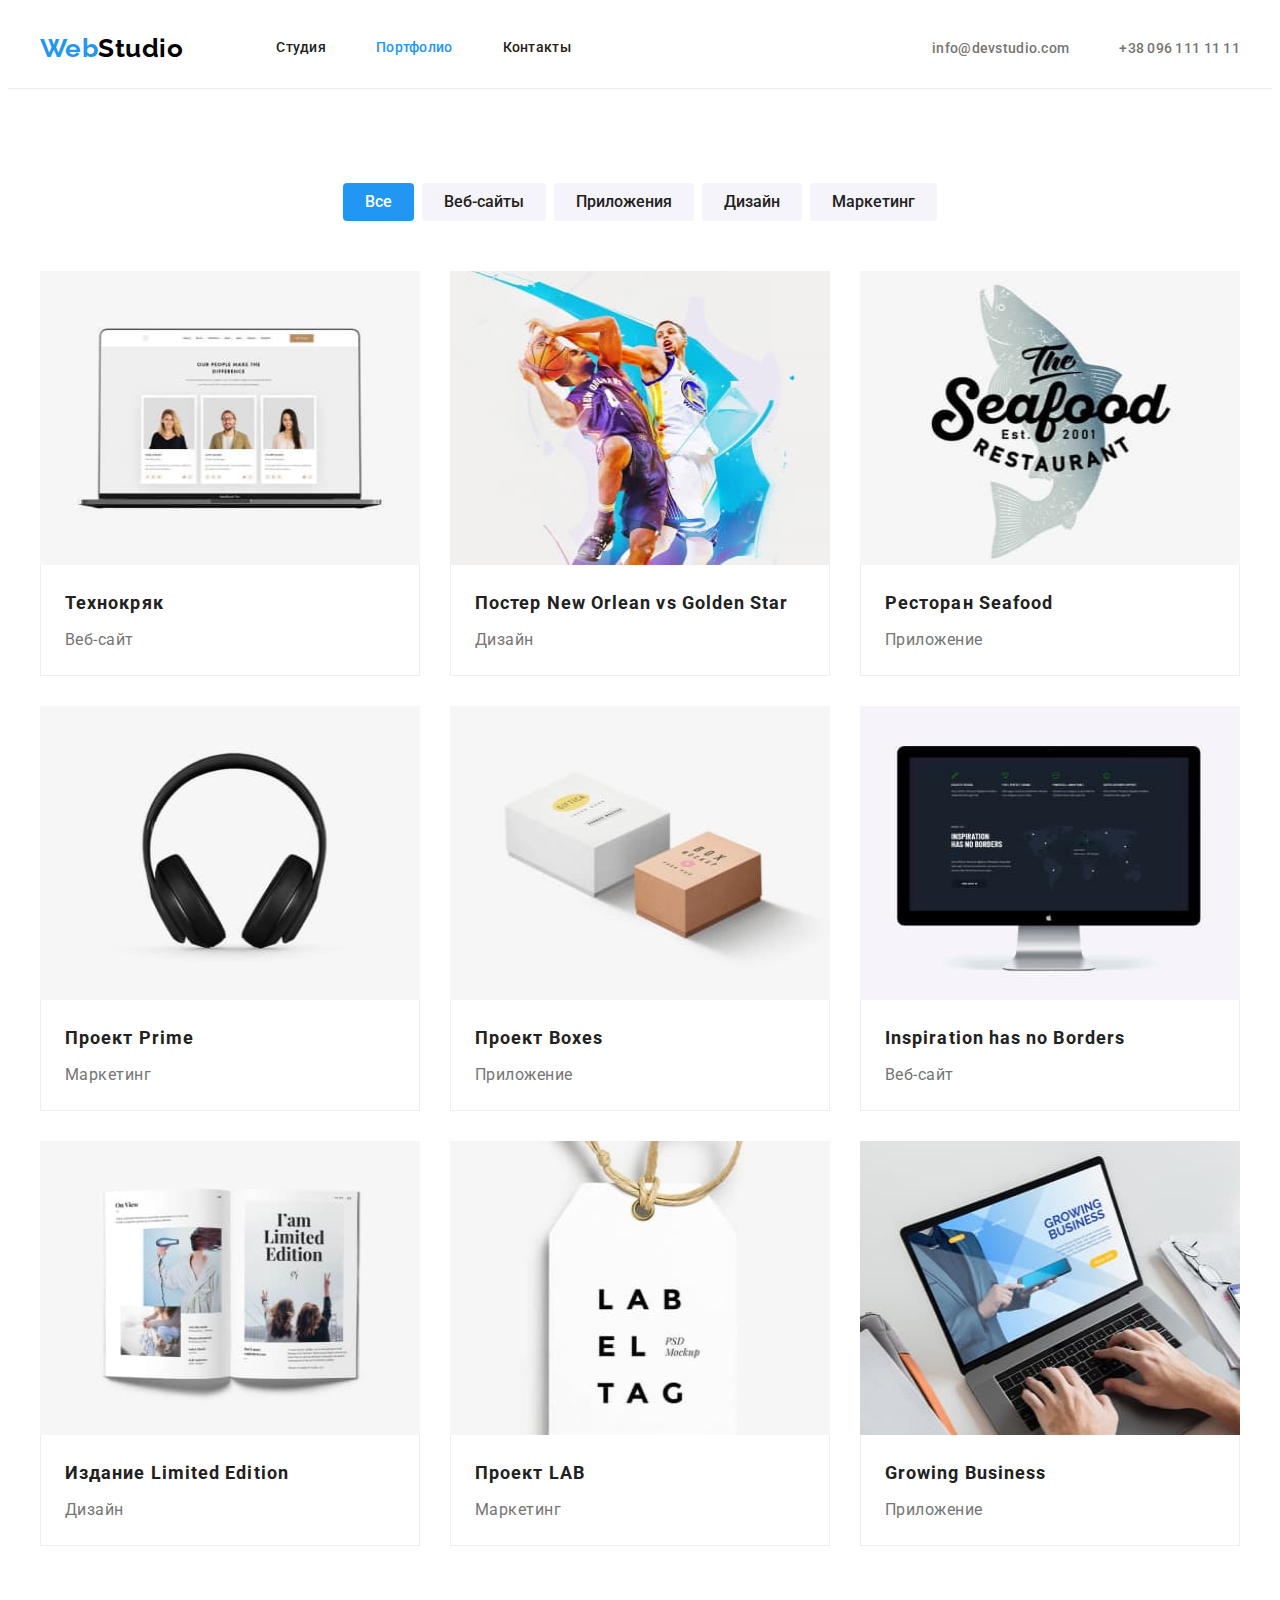
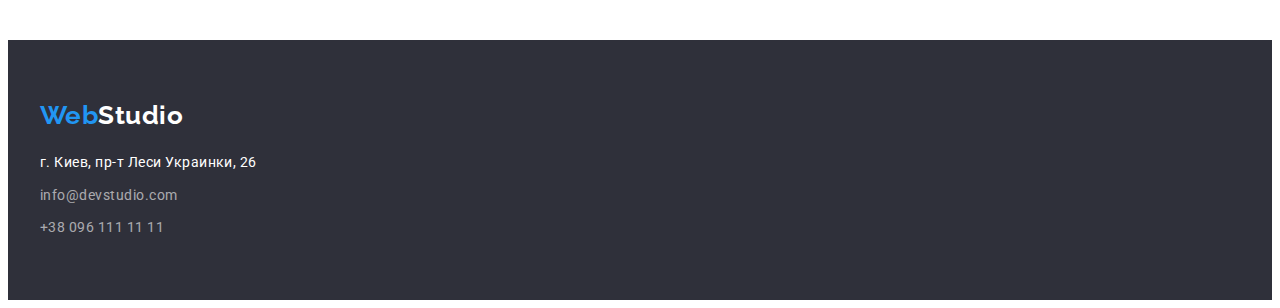
==== portfolio.html @ 5a96a63e "Переносит файлы с ДЗ 3" ====
<!DOCTYPE html>
<html lang="en">
  <head>
    <meta charset="UTF-8" />
    <meta http-equiv="X-UA-Compatible" content="IE=edge" />
    <meta name="viewport" content="width=device-width, initial-scale=1.0" />
    <title>Портфолио</title>
    <link rel="preconnect" href="https://fonts.googleapis.com" />
    <link rel="preconnect" href="https://fonts.gstatic.com" crossorigin />
    <link
      href="https://fonts.googleapis.com/css2?family=Raleway:wght@700&family=Roboto:wght@400;500;700;900&display=swap"
      rel="stylesheet"
    />
    <link
      rel="stylesheet"
      href="https://cdnjs.cloudflare.com/ajax/libs/modern-normalize/1.1.0/modern-normalize.min.css"
      integrity="sha512-wpPYUAdjBVSE4KJnH1VR1HeZfpl1ub8YT/NKx4PuQ5NmX2tKuGu6U/JRp5y+Y8XG2tV+wKQpNHVUX03MfMFn9Q=="
      crossorigin="anonymous"
      referrerpolicy="no-referrer"
    />
    <link rel="stylesheet" href="./css/styles.css" />
  </head>
  <body>
    <header class="header">
      <div class="container header-container">
        <nav class="header-nav">
          <a class="header-logo logo link" lang="en" href="/">
            Web<span>Studio</span>
          </a>
          <ul class="header-list list">
            <li class="header-item">
              <a class="nav-link link" href="./index.html">Студия</a>
            </li>
            <li class="header-item">
              <a class="nav-link link current" href="./portfolio.html"
                >Портфолио</a
              >
            </li>
            <li class="header-item">
              <a class="nav-link link" href="">Контакты</a>
            </li>
          </ul>
        </nav>
        <ul class="header-contacts list">
          <li class="header-contacts-item">
            <a class="header-contacts link" href="mailto:info@devstudio.com"
              >info@devstudio.com</a
            >
          </li>
          <li class="header-contacts-item">
            <a class="header-contacts link" href="tel:+380961111111"
              >+38 096 111 11 11</a
            >
          </li>
        </ul>
      </div>
    </header>
    <main>
      <section class="portfolio">
        <div class="container">
          <h1 class="visually-hidden">Наши проекты</h1>
          <ul class="filter-list list">
            <li class="filter-item">
              <button class="button-portfolio all" type="button">Все</button>
            </li>
            <li class="filter-item">
              <button class="button-portfolio veb" type="button">
                Веб-сайты
              </button>
            </li>
            <li class="filter-item">
              <button class="button-portfolio applications" type="button">
                Приложения
              </button>
            </li>
            <li class="filter-item">
              <button class="button-portfolio design" type="button">
                Дизайн
              </button>
            </li>
            <li class="filter-item">
              <button class="button-portfolio" type="button">Маркетинг</button>
            </li>
          </ul>
          <ul class="card-list list">
            <li class="card-item">
              <a class="link" href="">
                <img
                  class="card-img"
                  src="./images/portfolio1.jpg"
                  alt=""
                  width="370"
                  height="294"
                />
                <div class="card-container">
                  <h2 class="portfolio-title">Технокряк</h2>
                  <p class="portfolio-signatures">Веб-сайт</p>
                </div></a
              >
            </li>
            <li class="card-item">
              <a class="link" href="">
                <img
                  class="card-img"
                  src="./images/portfolio2.jpg"
                  alt=""
                  width="370"
                  height="294"
                />
                <div class="card-container">
                  <h2 class="portfolio-title">
                    Постер New Orlean vs Golden Star
                  </h2>
                  <p class="portfolio-signatures">Дизайн</p>
                </div></a
              >
            </li>
            <li class="card-item">
              <a class="link" href="">
                <img
                  class="card-img"
                  src="./images/portfolio3.jpg"
                  alt=""
                  width="370"
                  height="294"
                />
                <div class="card-container">
                  <h2 class="portfolio-title">Ресторан Seafood</h2>
                  <p class="portfolio-signatures">Приложение</p>
                </div></a
              >
            </li>
            <li class="card-item">
              <a class="link" href="">
                <img
                  class="card-img"
                  src="./images/portfolio4.jpg"
                  alt=""
                  width="370"
                  height="294"
                />
                <div class="card-container">
                  <h2 class="portfolio-title">Проект Prime</h2>
                  <p class="portfolio-signatures">Маркетинг</p>
                </div></a
              >
            </li>
            <li class="card-item">
              <a class="link" href="">
                <img
                  class="card-img"
                  src="./images/portfolio5.jpg"
                  alt=""
                  width="370"
                  height="294"
                />
                <div class="card-container">
                  <h2 class="portfolio-title">Проект Boxes</h2>
                  <p class="portfolio-signatures">Приложение</p>
                </div></a
              >
            </li>
            <li class="card-item">
              <a class="link" href="">
                <img
                  class="card-img"
                  src="./images/portfolio6.jpg"
                  alt=""
                  width="370"
                  height="294"
                />
                <div class="card-container">
                  <h2 class="portfolio-title">Inspiration has no Borders</h2>
                  <p class="portfolio-signatures">Веб-сайт</p>
                </div></a
              >
            </li>
            <li class="card-item">
              <a class="link" href="">
                <img
                  class="card-img"
                  src="./images/portfolio7.jpg"
                  alt=""
                  width="370"
                  height="294"
                />
                <div class="card-container">
                  <h2 class="portfolio-title">Издание Limited Edition</h2>
                  <p class="portfolio-signatures">Дизайн</p>
                </div></a
              >
            </li>
            <li class="card-item">
              <a class="link" href="">
                <img
                  class="card-img"
                  src="./images/portfolio8.jpg"
                  alt=""
                  width="370"
                  height="294"
                />
                <div class="card-container">
                  <h2 class="portfolio-title">Проект LAB</h2>
                  <p class="portfolio-signatures">Маркетинг</p>
                </div></a
              >
            </li>
            <li class="card-item">
              <a class="link" href="">
                <img
                  class="card-img"
                  src="./images/portfolio9.jpg"
                  alt=""
                  width="370"
                  height="294"
                />
                <div class="card-container">
                  <h2 class="portfolio-title">Growing Business</h2>
                  <p class="portfolio-signatures">Приложение</p>
                </div></a
              >
            </li>
          </ul>
        </div>
      </section>
    </main>

    <footer class="footer">
      <div class="container">
        <a class="footer-logo logo link" lang="en" href="/">
          Web<span>Studio</span></a
        >
        <address>
          <ul class="list">
            <li class="footer-item">
              <a
                class="footer-link-address link"
                href="https://goo.gl/maps/N7Pswf6fHGkFFc3q9"
                target="_blank"
                rel="noreferrer nofollow noopener"
                >г. Киев, пр-т Леси Украинки, 26</a
              >
            </li>
            <li class="footer-item">
              <a class="footer-link link" href="mailto:info@devstudio.com"
                >info@devstudio.com</a
              >
            </li>
            <li>
              <a class="footer-link link" href="tel:+380961111111"
                >+38 096 111 11 11</a
              >
            </li>
          </ul>
        </address>
      </div>
    </footer>
  </body>
</html>
---- css/styles.css ----
:root {
  --first-logo-color: #2196f3;
  --last-logo-color: #000000;
  --primery-text-color: #757575;
  --link-text-color: #212121;
  --secondary-text-color: #ffffff;
  --accent-color: #2196f3;
  --hero-footer-dg-color: #2f303a;
  --section-dg-color: #f5f4fa;
  --card-set-gap: 30px;
}

body {
  font-family: "Roboto", sans-serif;
  font-weight: 400;
  letter-spacing: 0.03em;
  color: var(--primery-text-color);
  background-color: #ffffff;
}

p,
h1,
h2,
h3,
h4,
h5,
h5 {
  margin: 0;
}

ul {
  margin: 0;
  padding: 0;
}

button {
  cursor: pointer;
}
img {
  display: block;
}

.list {
  list-style: none;
}

.link {
  text-decoration: none;
}

.visually-hidden {
  position: absolute;
  width: 1px;
  height: 1px;
  margin: -1px;
  border: 0;
  padding: 0;

  white-space: nowrap;
  clip-path: inset(100%);
  clip: rect(0 0 0 0);
  overflow: hidden;
}

.container {
  width: 1200px;
  padding-left: 15px;
  padding-right: 15px;
  margin-left: auto;
  margin-right: auto;
}

/*--------styles header----------*/

.header {
  border-bottom: 1px solid #ececec;
}
.header-container {
  display: flex;
  align-items: center;
}

.logo {
  font-family: "Raleway", sans-serif;
  font-weight: 700;
  font-size: 26px;
  line-height: 1.19;
  color: var(--first-logo-color);
}
.header-logo > span {
  color: #000000;
}
.header-logo {
  margin-right: 93px;
}
.header-nav {
  display: flex;
  align-items: center;
}
.header-item:not(:last-child) {
  margin-right: 50px;
}
.header-list {
  display: flex;
}
.header-item .link {
  font-weight: 500;
  font-size: 14px;
  line-height: 1.14;
  letter-spacing: 0.02em;
  color: var(--link-text-color);
}
.header-item .link:hover,
.header-item .link:focus {
  color: var(--accent-color);
}
.header-item .link.current {
  color: var(--accent-color);
}
.nav-link {
  display: block;
  padding-top: 32px;
  padding-bottom: 32px;
}
.header-contacts.list {
  display: flex;
  margin-left: auto;
}
.header-contacts-item:not(:last-child) {
  margin-right: 50px;
}
.header-contacts.link {
  font-weight: 500;
  font-size: 14px;
  line-height: 1.14;
  letter-spacing: 0.02em;
  color: var(--primery-text-color);
}
.header-contacts.link:hover,
.header-contacts.link:focus {
  color: var(--accent-color);
}

/*--------styles hero--------*/
.hero {
  background-color: var(--hero-footer-dg-color);
  padding-top: 200px;
  padding-bottom: 200px;
  text-align: center;
}

.hero-title {
  font-weight: 900;
  font-size: 44px;
  line-height: 1.36;
  letter-spacing: 0.06em;
  text-transform: uppercase;
  color: var(--secondary-text-color);
  max-width: 696px;
  margin: 0 auto 30px auto;
}
.button {
  font-family: inherit;
  font-weight: 700;
  font-size: 16px;
  line-height: 1.87;

  align-items: center;
  letter-spacing: 0.06em;
  color: var(--secondary-text-color);
  background-color: var(--accent-color);
  border-color: var(--accent-color);
  box-shadow: 0px 4px 4px rgba(0, 0, 0, 0.15);
  border-radius: 4px;
  min-width: 200px;
  min-height: 50px;
  display: block;
  margin: 0 auto;
}
.button:hover,
.button:focus {
  background: #188ce8;
}

/*-------styles main-----*/
.our-advantage {
  padding-top: 94px;
  padding-bottom: 94px;
}
.advantage-list {
  display: flex;
  flex-wrap: wrap;
}
.advantage-list .advantage-item {
  display: block;
  width: 270px;
  margin-right: 30px;
}
.advantage-list .advantage-item:nth-child(4) {
  margin-right: 0;
}
.section-title {
  font-weight: 700;
  font-size: 36px;
  line-height: 1.17;
  text-align: center;
  color: var(--link-text-color);
}
.advantage {
  font-weight: 700;
  font-size: 14px;
  line-height: 1.14;
  text-transform: uppercase;
  color: var(--link-text-color);
  margin-bottom: 10px;
}
.we-the-best {
  font-size: 14px;
  line-height: 1.71;
}
.we-can {
  padding-bottom: 94px;
}
.title-we-can {
  margin-bottom: 50px;
}
.we-can-list {
  display: flex;
  flex-wrap: wrap;
}
.we-can-list .we-can-item:not(:last-child) {
  display: block;
  width: 370px;
  margin-right: 30px;
}
.we-can-list .we-can-item:last-child {
  display: block;
}

.section.we {
  background-color: var(--section-dg-color);
  padding-top: 94px;
  padding-bottom: 94px;
}
.title-we {
  margin-bottom: 50px;
}
.we-list {
  display: flex;
  flex-wrap: wrap;
}

.we-item {
  background: #ffffff;
  box-shadow: 0px 1px 3px rgba(0, 0, 0, 0.12), 0px 1px 1px rgba(0, 0, 0, 0.14),
    0px 2px 1px rgba(0, 0, 0, 0.2);
  border-radius: 0px 0px 4px 4px;
}

.we-list .we-item:not(:last-child) {
  width: 270px;
  margin-right: 30px;
}

.container-card {
  padding: 30px 20px 30px 20px;
  text-align: center;
}

.team {
  font-weight: 500;
  font-size: 16px;
  line-height: 1.19;
  color: var(--link-text-color);
  margin-bottom: 10px;
}

.position {
  font-size: 16px;
  line-height: 1.19;
}

/*---------portfolio-section------------*/
.portfolio {
  padding-top: 94px;
  padding-bottom: 94px;
}
.filter-list {
  display: flex;
  flex-wrap: wrap;
  margin-bottom: 50px;
  justify-content: center;
}

.button-portfolio {
  font-family: inherit;
  font-weight: 500;
  font-size: 16px;
  line-height: 1.62;
  text-align: center;
  color: var(--link-text-color);
  background-color: #f5f4fa;
  border-radius: 4px;
  border: 0;
  display: block;
  padding: 6px 22px;
  min-height: 38px;
}
.filter-list .filter-item:not(:last-child) {
  margin-right: 8px;
}
.filter-list .button-portfolio:hover,
.filter-list .button-portfolio:focus {
  color: var(--secondary-text-color);
  background-color: var(--accent-color);
}
.filter-list .button-portfolio.all {
  color: var(--secondary-text-color);
  background-color: var(--accent-color);
}
.card-img {
  display: block;
  width: 100%;
}
.card-list {
  display: flex;
  flex-wrap: wrap;
  margin-left: calc(-1 * var(--card-set-gap));
  margin-top: calc(-1 * var(--card-set-gap));
  list-style: none;
}
.card-list > .card-item {
  flex-basis: calc((100% - 90px) / 3);
  margin-left: var(--card-set-gap);
  margin-top: var(--card-set-gap);
}

.card-container {
  padding: 20px 24px 20px 24px;
  border: 1px solid #eeeeee;
  box-sizing: border-box;
  border-top: 0;
}
.portfolio-title {
  font-weight: 700;
  font-size: 18px;
  line-height: 2;
  letter-spacing: 0.06em;
  color: var(--link-text-color);
  margin-bottom: 4px;
}
.portfolio-signatures {
  font-size: 16px;
  line-height: 1.87;
  color: var(--primery-text-color);
}

/*------footer------*/
.footer {
  background-color: var(--hero-footer-dg-color);
  padding-top: 60px;
  padding-bottom: 60px;
}
.footer-logo > span {
  color: var(--secondary-text-color);
}
.footer-logo {
  display: block;
  margin-bottom: 20px;
}

.footer-item:not(:last-child) {
  margin-bottom: 9px;
}

.footer-link {
  font-style: normal;
  font-size: 14px;
  line-height: 1.71;
  color: rgba(255, 255, 255, 0.6);
}
.footer-link:hover,
.footer-link:focus {
  color: var(--secondary-text-color);
}
.footer-link-address {
  font-style: normal;
  font-size: 14px;
  line-height: 1.71;
  color: var(--secondary-text-color);
}
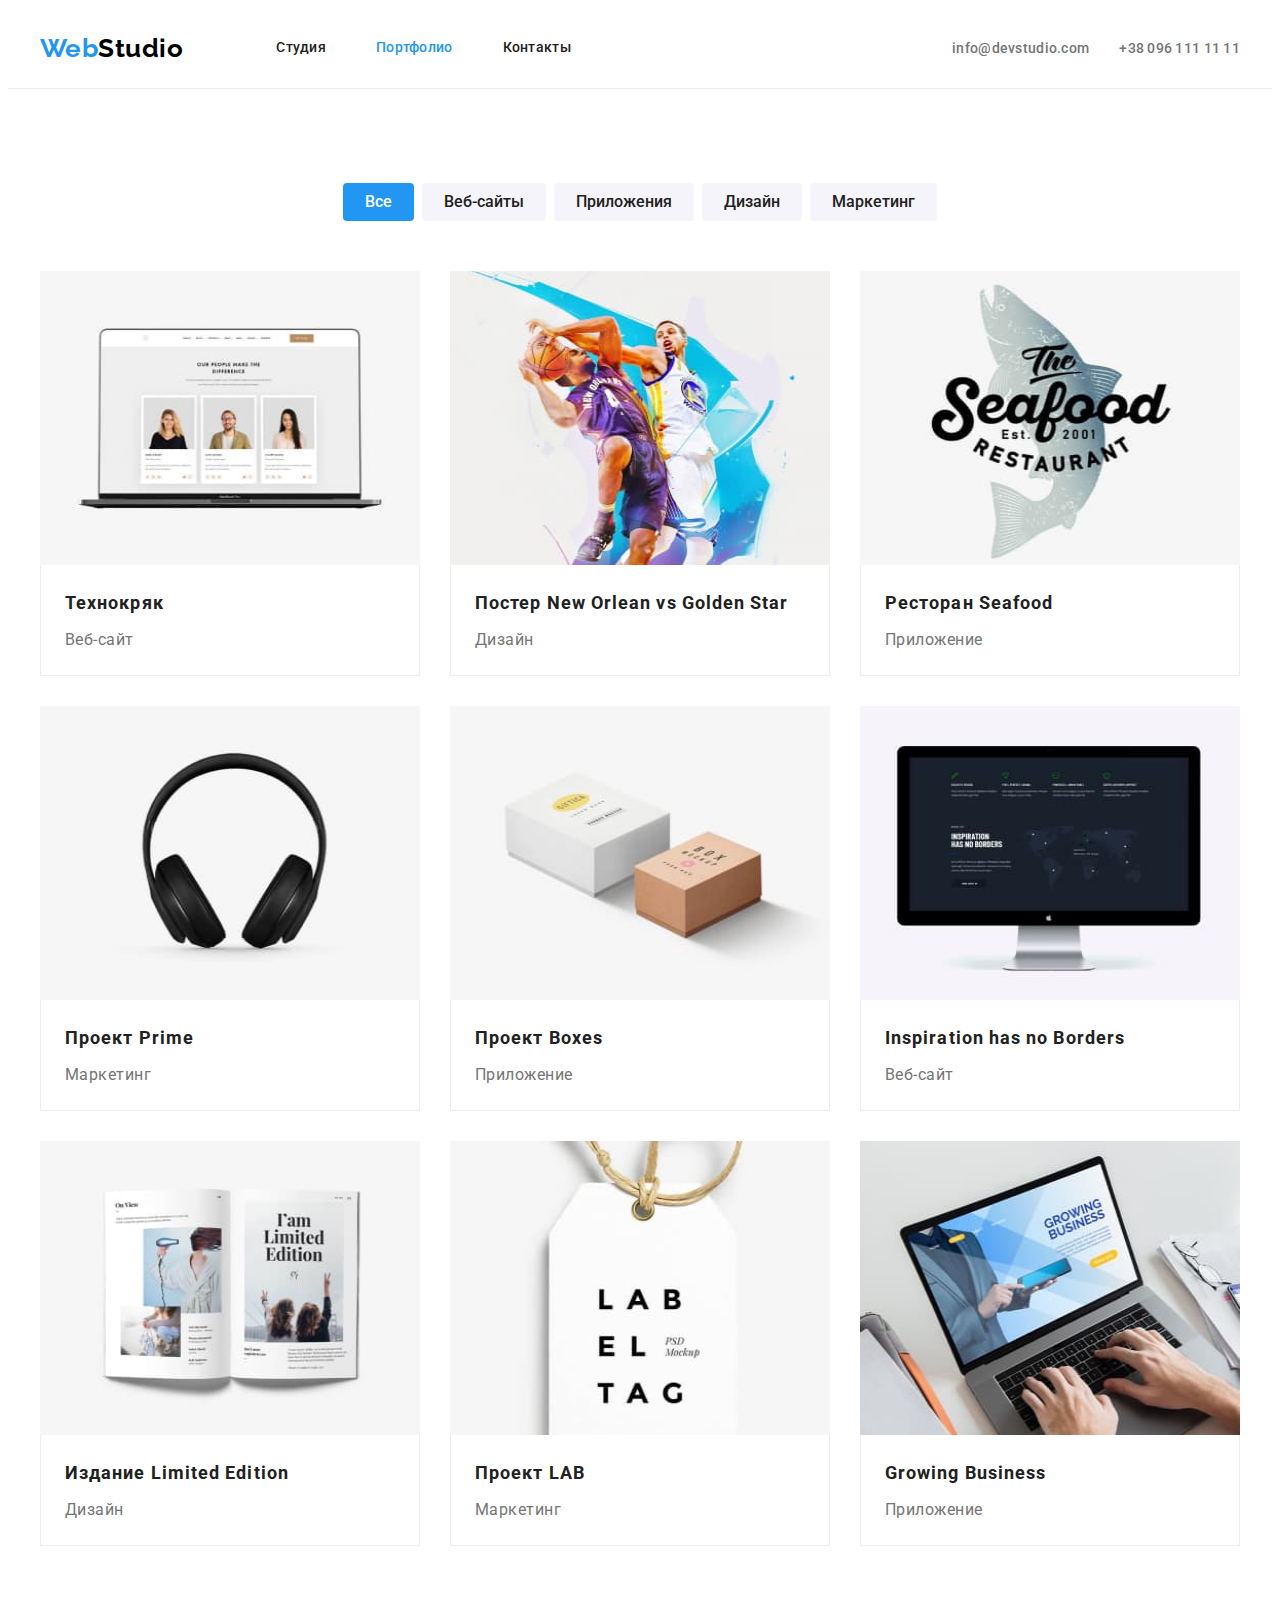
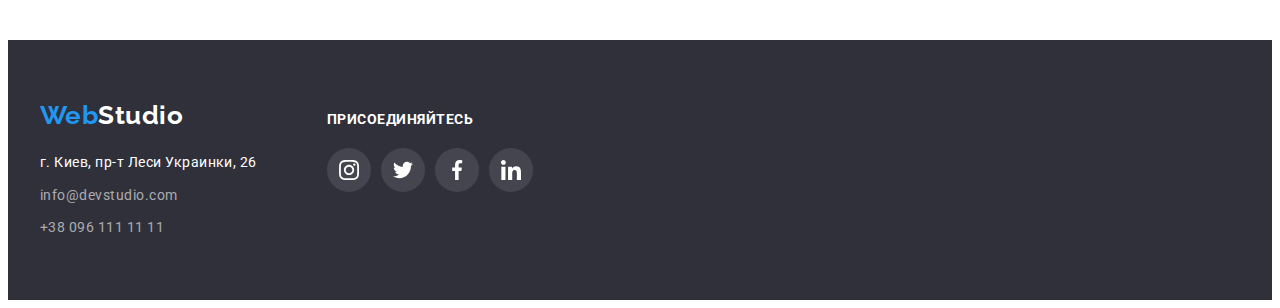
==== commit 43dde372: "Добавляет иконки в хедер" ====
--- a/portfolio.html
+++ b/portfolio.html
@@ -226,33 +226,65 @@
     </main>
 
     <footer class="footer">
-      <div class="container">
-        <a class="footer-logo logo link" lang="en" href="/">
-          Web<span>Studio</span></a
-        >
-        <address>
-          <ul class="list">
-            <li class="footer-item">
-              <a
-                class="footer-link-address link"
-                href="https://goo.gl/maps/N7Pswf6fHGkFFc3q9"
-                target="_blank"
-                rel="noreferrer nofollow noopener"
-                >г. Киев, пр-т Леси Украинки, 26</a
-              >
-            </li>
-            <li class="footer-item">
-              <a class="footer-link link" href="mailto:info@devstudio.com"
-                >info@devstudio.com</a
-              >
-            </li>
-            <li>
-              <a class="footer-link link" href="tel:+380961111111"
-                >+38 096 111 11 11</a
-              >
-            </li>
-          </ul>
-        </address>
+      <div class="container footer-container">
+        <div class="container-footer-address">
+          <a class="footer-logo logo link" lang="en" href="/">
+            Web<span>Studio</span></a
+          >
+          <address>
+            <ul class="list">
+              <li class="footer-item">
+                <a
+                  class="footer-link-address link"
+                  href="https://goo.gl/maps/N7Pswf6fHGkFFc3q9"
+                  target="_blank"
+                  rel="noreferrer nofollow noopener"
+                  >г. Киев, пр-т Леси Украинки, 26</a
+                >
+              </li>
+              <li class="footer-item">
+                <a class="footer-link link" href="mailto:info@devstudio.com"
+                  >info@devstudio.com</a
+                >
+              </li>
+              <li class="footer-item">
+                <a class="footer-link link" href="tel:+380961111111"
+                  >+38 096 111 11 11</a
+                >
+              </li>
+            </ul>
+          </address>
+        </div>
+        <div class="container-footer-social">
+          <h3 class="footer-social-title">присоединяйтесь</h3>
+          <ul class="footer-social-list list">
+            <li class="footer-social-item">
+              <a class="footer-icon-link link" href="/"
+                ><svg class="footer-icon-link-logo" width="20" height="20">
+                  <use href="./images/icons.svg#icon-instagram"></use>
+                </svg>
+              </a>
+            </li>
+            <li class="footer-social-item">
+              <a class="footer-icon-link link" href="/"
+                ><svg class="footer-icon-link-logo" width="20" height="20">
+                  <use href="./images/icons.svg#icon-twitter"></use></svg
+              ></a>
+            </li>
+            <li class="footer-social-item">
+              <a class="footer-icon-link link" href="/"
+                ><svg class="footer-icon-link-logo" width="20" height="20">
+                  <use href="./images/icons.svg#icon-facebook"></use></svg
+              ></a>
+            </li>
+            <li class="footer-social-item">
+              <a class="footer-icon-link link" href="/"
+                ><svg class="footer-icon-link-logo" width="20" height="20">
+                  <use href="./images/icons.svg#icon-linkedin"></use></svg
+              ></a>
+            </li>
+          </ul>
+        </div>
       </div>
     </footer>
   </body>
--- a/css/styles.css
+++ b/css/styles.css
@@ -114,7 +114,7 @@
 .header-item .link:focus {
   color: var(--accent-color);
 }
-.header-item .link.current {
+.header-item .current {
   color: var(--accent-color);
 }
 .nav-link {
@@ -127,17 +127,25 @@
   margin-left: auto;
 }
 .header-contacts-item:not(:last-child) {
-  margin-right: 50px;
+  margin-right: 30px;
+}
+.header-contacts-item {
+  color: var(--primery-text-color);
 }
 .header-contacts.link {
   font-weight: 500;
   font-size: 14px;
   line-height: 1.14;
   letter-spacing: 0.02em;
-  color: var(--primery-text-color);
-}
-.header-contacts.link:hover,
-.header-contacts.link:focus {
+  color: currentColor;
+}
+.header-icon-link {
+  fill: currentColor;
+  margin-right: 10px;
+}
+
+.header-contacts-item:hover,
+.header-contacts-item:focus {
   color: var(--accent-color);
 }
 
@@ -147,6 +155,15 @@
   padding-top: 200px;
   padding-bottom: 200px;
   text-align: center;
+  background-image: linear-gradient(
+      rgba(47, 48, 58, 0.4),
+      rgba(47, 48, 58, 0.4)
+    ),
+    url(../images/fon.jpg);
+  background-repeat: no-repeat;
+  background-position: center;
+  background-size: cover;
+  max-width: 1600px;
 }
 
 .hero-title {
@@ -199,6 +216,19 @@
 .advantage-list .advantage-item:nth-child(4) {
   margin-right: 0;
 }
+.advantage-item-container {
+  background-color: #f5f4fa;
+  border-radius: 4px;
+  height: 120px;
+  padding: 25px 100px;
+  margin-bottom: 30px;
+  justify-content: center;
+  align-items: center;
+}
+.advantage-item-icon {
+  fill: currentColor;
+  display: block;
+}
 .section-title {
   font-weight: 700;
   font-size: 36px;
@@ -237,6 +267,8 @@
   display: block;
 }
 
+/*---------card-commands------------*/
+
 .section.we {
   background-color: var(--section-dg-color);
   padding-top: 94px;
@@ -264,6 +296,9 @@
 
 .container-card {
   padding: 30px 20px 30px 20px;
+  box-shadow: 0px 1px 3px rgb(0 0 0 / 12%), 0px 1px 1px rgb(0 0 0 / 14%),
+    0px 2px 1px rgb(0 0 0 / 20%);
+  border-radius: 0px 0px 4px 4px;
   text-align: center;
 }
 
@@ -278,6 +313,69 @@
 .position {
   font-size: 16px;
   line-height: 1.19;
+  margin-bottom: 16px;
+}
+.card-icon-list {
+  display: flex;
+  justify-content: center;
+}
+.card-icon-item + .card-icon-item {
+  margin-left: 10px;
+}
+
+.card-icon-link {
+  width: 44px;
+  height: 44px;
+  background-color: var(--secondary-text-color);
+  border-radius: 50%;
+  display: flex;
+  justify-content: center;
+  align-items: center;
+  color: #afb1b8;
+}
+.card-icon-link-logo {
+  fill: currentColor;
+}
+.card-icon-link:hover,
+.card-icon-link:focus {
+  background-color: var(--accent-color);
+  color: var(--secondary-text-color);
+}
+/*---------clients------------*/
+.clients {
+  padding-top: 94px;
+  padding-bottom: 94px;
+}
+.clients-list {
+  display: flex;
+  flex-wrap: wrap;
+  margin-left: -30px;
+  margin-top: 50px;
+}
+.clients-item {
+  flex-basis: calc((100% - 180px) / 6);
+  margin-left: 30px;
+  width: 170px;
+  height: 92px;
+}
+.clients-link {
+  background-color: var(--secondary-text-color);
+  width: 170px;
+  height: 92px;
+  border: 1px solid #afb1b8;
+  border-radius: 4px;
+  display: flex;
+  justify-content: center;
+  align-items: center;
+  color: #afb1b8;
+}
+.clients-link-logo {
+  fill: currentColor;
+}
+.clients-link:hover,
+.clients-link:focus {
+  color: var(--accent-color);
+  border: 1px solid var(--accent-color);
 }
 
 /*---------portfolio-section------------*/
@@ -361,6 +459,10 @@
   padding-top: 60px;
   padding-bottom: 60px;
 }
+.footer-container {
+  display: flex;
+  align-items: baseline;
+}
 .footer-logo > span {
   color: var(--secondary-text-color);
 }
@@ -389,3 +491,42 @@
   line-height: 1.71;
   color: var(--secondary-text-color);
 }
+.container-footer-social {
+  width: 206px;
+  margin-left: 70px;
+}
+
+.footer-social-title {
+  font-weight: 700;
+  font-size: 14px;
+  line-height: 1.14;
+  text-transform: uppercase;
+  color: var(--secondary-text-color);
+  margin-bottom: 20px;
+}
+.footer-social-list {
+  display: flex;
+  justify-content: center;
+}
+.footer-social-item + .footer-social-item {
+  margin-left: 10px;
+}
+
+.footer-icon-link {
+  width: 44px;
+  height: 44px;
+  background-color: rgba(255, 255, 255, 0.1);
+  border-radius: 50%;
+  display: flex;
+  justify-content: center;
+  align-items: center;
+}
+
+.footer-icon-link-logo {
+  fill: var(--secondary-text-color);
+}
+
+.footer-icon-link:hover,
+.footer-icon-link:focus {
+  background-color: var(--accent-color);
+}
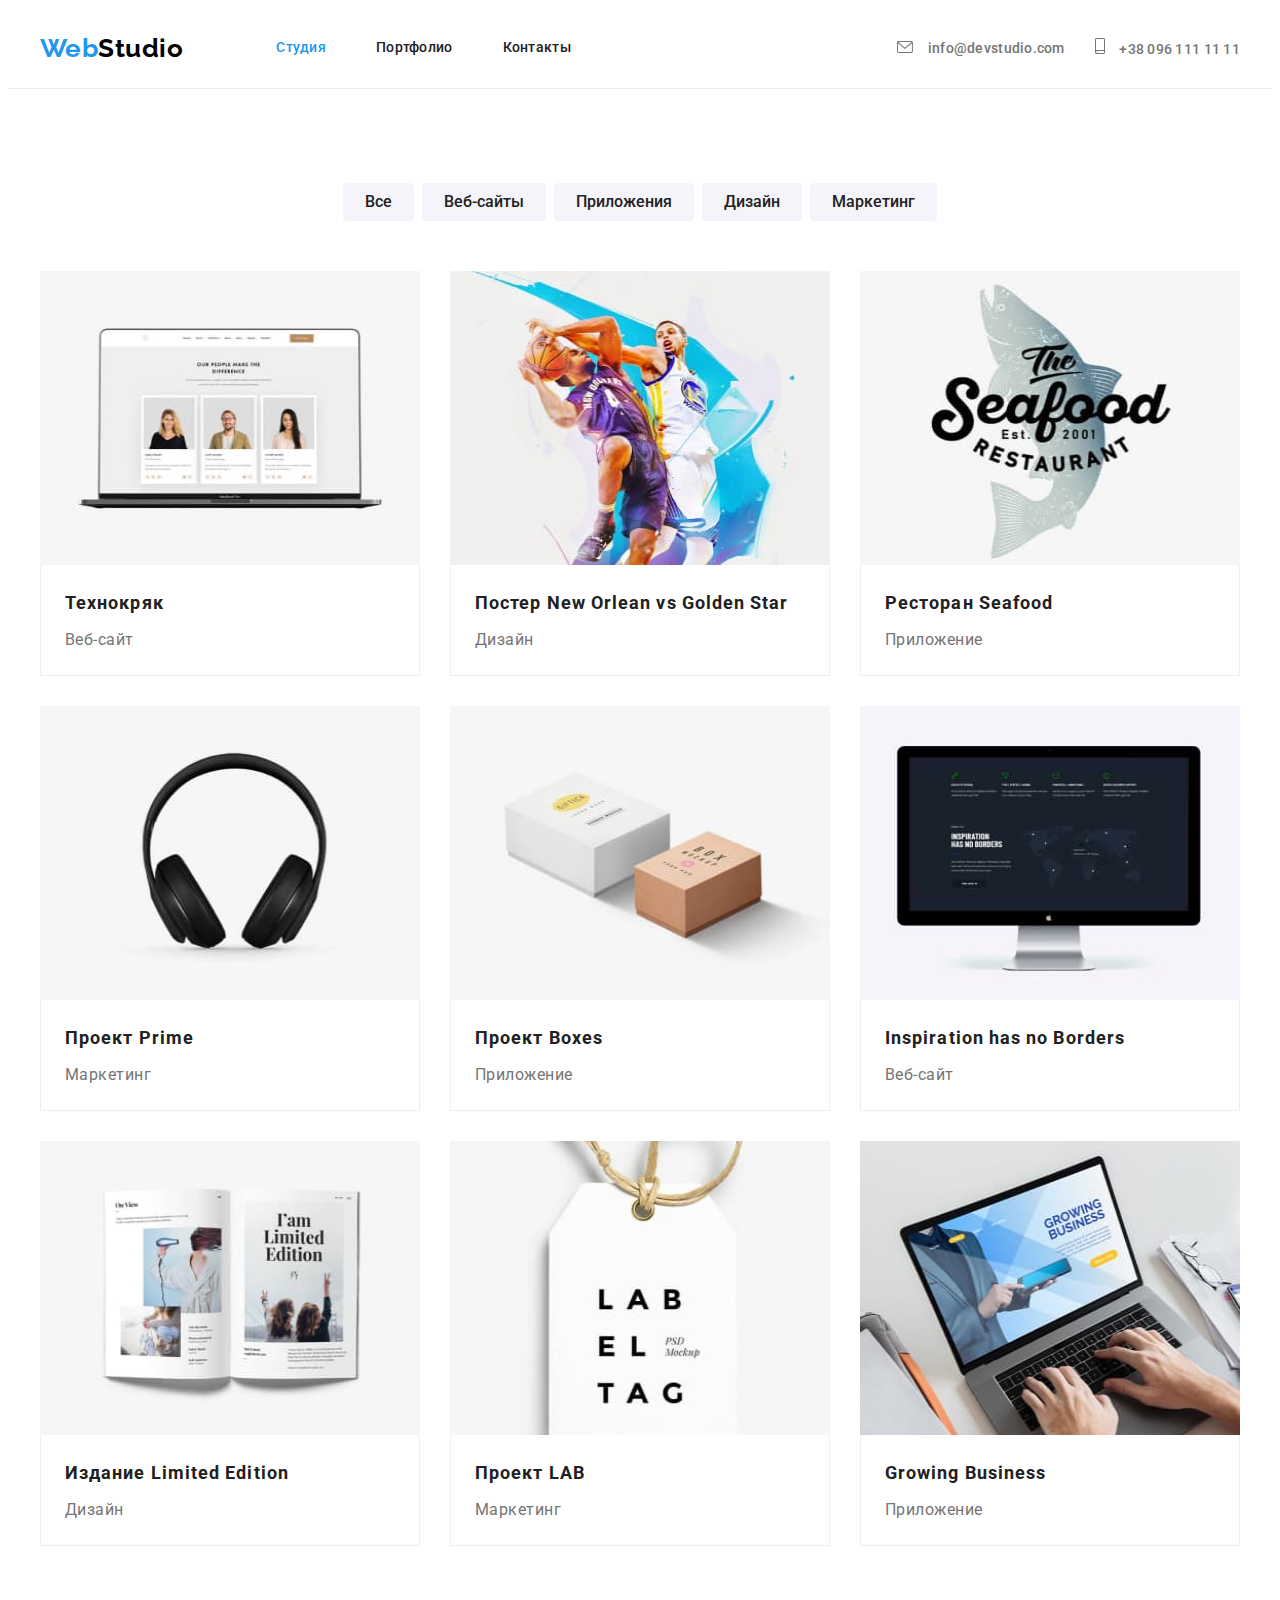
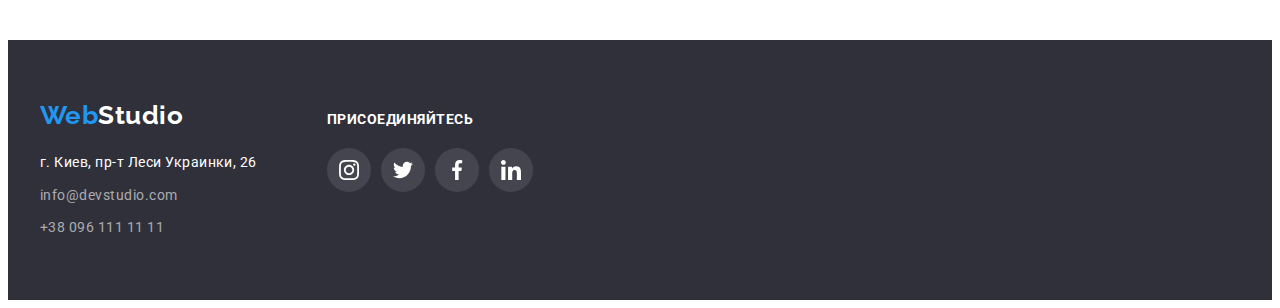
==== commit 21febd87: "добавляет тени и элементы в потфолио" ====
--- a/portfolio.html
+++ b/portfolio.html
@@ -29,12 +29,10 @@
           </a>
           <ul class="header-list list">
             <li class="header-item">
-              <a class="nav-link link" href="./index.html">Студия</a>
+              <a class="nav-link link current" href="./index.html">Студия</a>
             </li>
             <li class="header-item">
-              <a class="nav-link link current" href="./portfolio.html"
-                >Портфолио</a
-              >
+              <a class="nav-link link" href="./portfolio.html">Портфолио</a>
             </li>
             <li class="header-item">
               <a class="nav-link link" href="">Контакты</a>
@@ -43,11 +41,17 @@
         </nav>
         <ul class="header-contacts list">
           <li class="header-contacts-item">
+            <svg class="header-icon-link" width="16" height="12">
+              <use href="./images/icons.svg#icon-email"></use>
+            </svg>
             <a class="header-contacts link" href="mailto:info@devstudio.com"
               >info@devstudio.com</a
             >
           </li>
           <li class="header-contacts-item">
+            <svg class="header-icon-link" width="10" height="16">
+              <use href="./images/icons.svg#icon-number"></use>
+            </svg>
             <a class="header-contacts link" href="tel:+380961111111"
               >+38 096 111 11 11</a
             >
--- a/css/styles.css
+++ b/css/styles.css
@@ -411,11 +411,11 @@
 .filter-list .button-portfolio:focus {
   color: var(--secondary-text-color);
   background-color: var(--accent-color);
-}
-.filter-list .button-portfolio.all {
-  color: var(--secondary-text-color);
-  background-color: var(--accent-color);
-}
+  box-shadow: 0px 3px 1px rgba(0, 0, 0, 0.1), 0px 1px 2px rgba(0, 0, 0, 0.08),
+    0px 2px 2px rgba(0, 0, 0, 0.12);
+  border-radius: 4px;
+}
+
 .card-img {
   display: block;
   width: 100%;
@@ -452,6 +452,11 @@
   line-height: 1.87;
   color: var(--primery-text-color);
 }
+.card-item:hover,
+.card-item:focus {
+  box-shadow: 0px 1px 1px rgba(0, 0, 0, 0.12), 0px 4px 4px rgba(0, 0, 0, 0.06),
+    1px 4px 6px rgba(0, 0, 0, 0.16);
+}
 
 /*------footer------*/
 .footer {
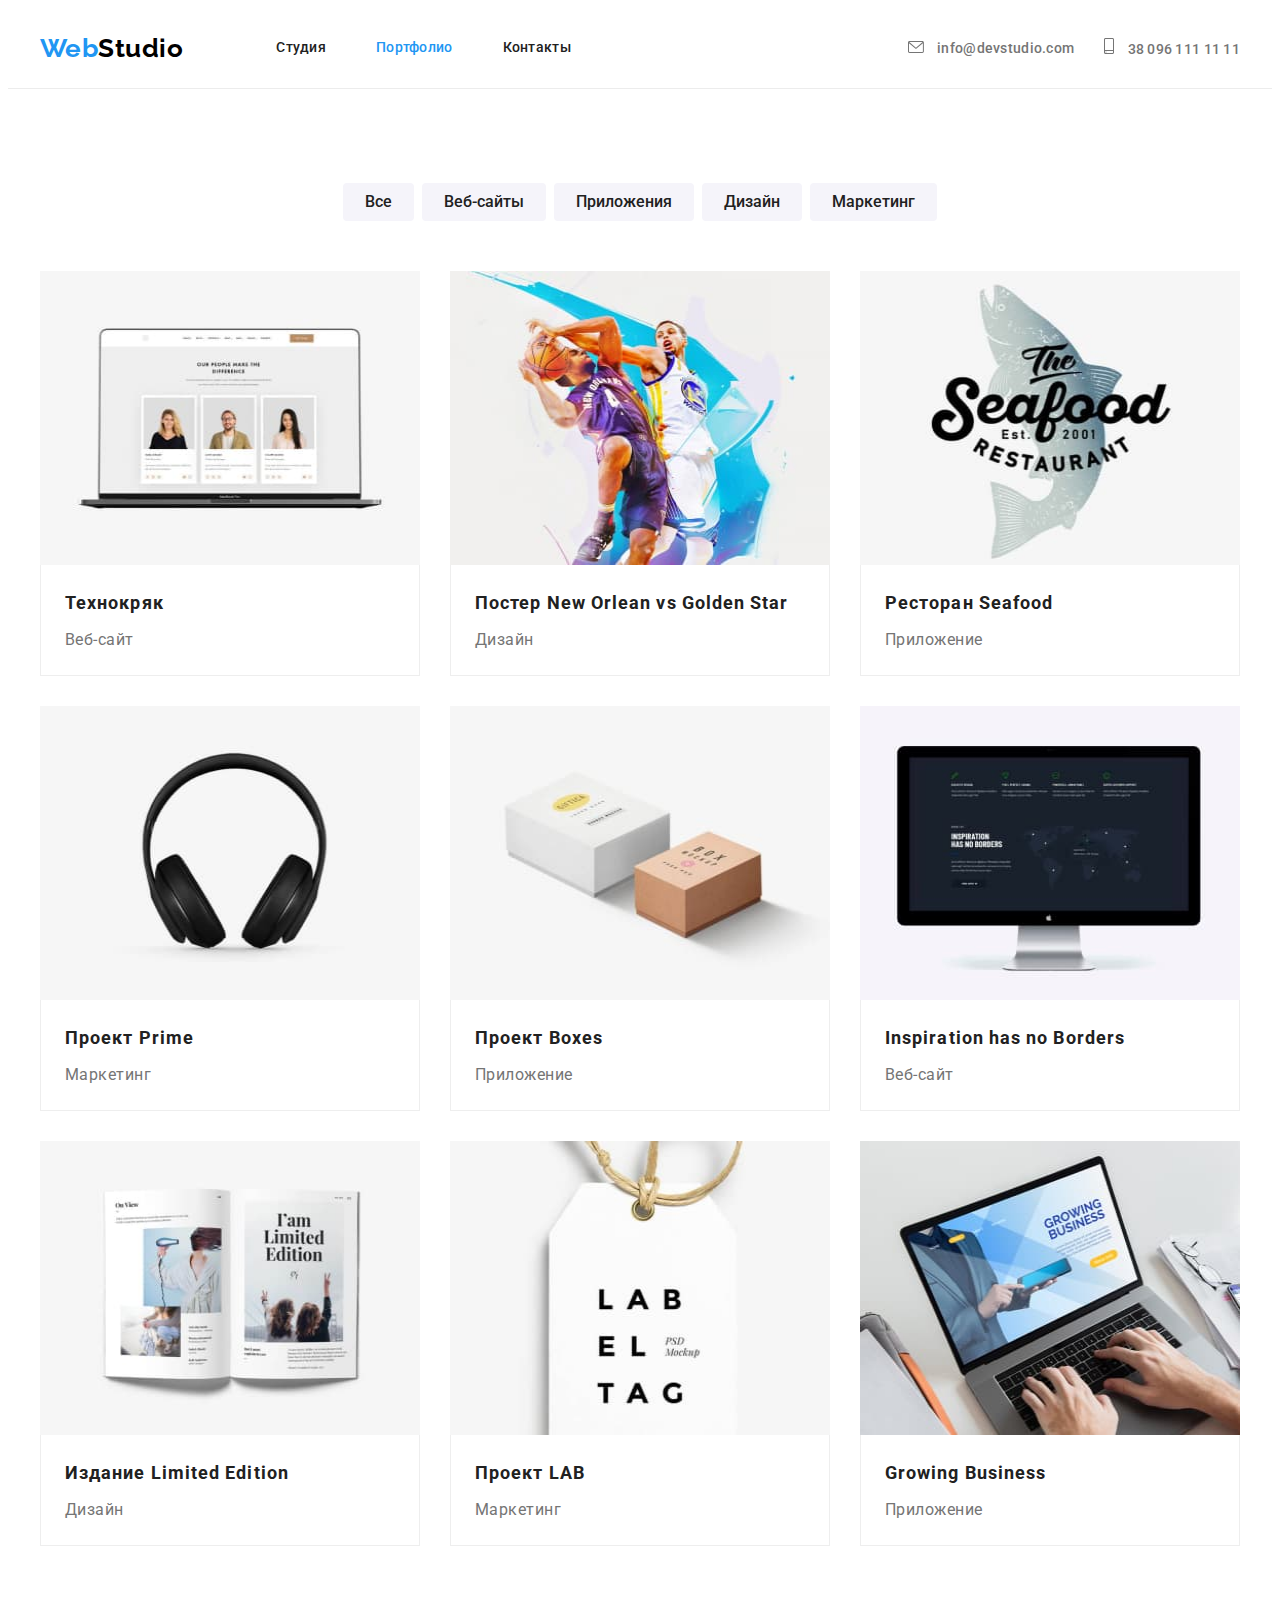
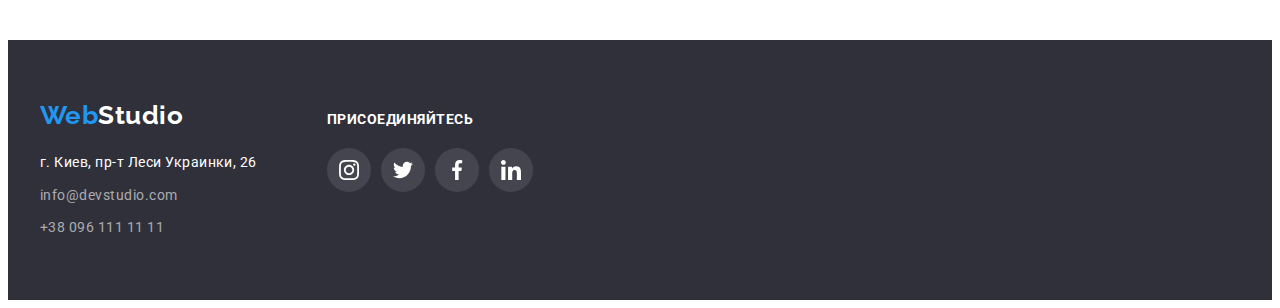
==== commit 5f1f33d1: "Исправляет мелкие ошибки" ====
--- a/portfolio.html
+++ b/portfolio.html
@@ -29,10 +29,12 @@
           </a>
           <ul class="header-list list">
             <li class="header-item">
-              <a class="nav-link link current" href="./index.html">Студия</a>
+              <a class="nav-link link" href="./index.html">Студия</a>
             </li>
             <li class="header-item">
-              <a class="nav-link link" href="./portfolio.html">Портфолио</a>
+              <a class="nav-link link current" href="./portfolio.html"
+                >Портфолио</a
+              >
             </li>
             <li class="header-item">
               <a class="nav-link link" href="">Контакты</a>
@@ -41,20 +43,20 @@
         </nav>
         <ul class="header-contacts list">
           <li class="header-contacts-item">
-            <svg class="header-icon-link" width="16" height="12">
-              <use href="./images/icons.svg#icon-email"></use>
-            </svg>
-            <a class="header-contacts link" href="mailto:info@devstudio.com"
-              >info@devstudio.com</a
-            >
+            <a class="header-contacts link" href="mailto:info@devstudio.com">
+              <svg class="header-icon-link" width="16" height="12">
+                <use href="./images/icons.svg#icon-email"></use>
+              </svg>
+              info@devstudio.com
+            </a>
           </li>
           <li class="header-contacts-item">
-            <svg class="header-icon-link" width="10" height="16">
-              <use href="./images/icons.svg#icon-number"></use>
-            </svg>
-            <a class="header-contacts link" href="tel:+380961111111"
-              >+38 096 111 11 11</a
-            >
+            <a class="header-contacts link" href="tel:+380961111111">
+              <svg class="header-icon-link" width="10" height="16">
+                <use href="./images/icons.svg#icon-number"></use>
+              </svg>
+              38 096 111 11 11
+            </a>
           </li>
         </ul>
       </div>
@@ -270,22 +272,25 @@
               </a>
             </li>
             <li class="footer-social-item">
-              <a class="footer-icon-link link" href="/"
-                ><svg class="footer-icon-link-logo" width="20" height="20">
-                  <use href="./images/icons.svg#icon-twitter"></use></svg
-              ></a>
+              <a class="footer-icon-link link" href="/">
+                <svg class="footer-icon-link-logo" width="20" height="20">
+                  <use href="./images/icons.svg#icon-twitter"></use>
+                </svg>
+              </a>
             </li>
             <li class="footer-social-item">
-              <a class="footer-icon-link link" href="/"
-                ><svg class="footer-icon-link-logo" width="20" height="20">
-                  <use href="./images/icons.svg#icon-facebook"></use></svg
-              ></a>
+              <a class="footer-icon-link link" href="/">
+                <svg class="footer-icon-link-logo" width="20" height="20">
+                  <use href="./images/icons.svg#icon-facebook"></use>
+                </svg>
+              </a>
             </li>
             <li class="footer-social-item">
-              <a class="footer-icon-link link" href="/"
-                ><svg class="footer-icon-link-logo" width="20" height="20">
-                  <use href="./images/icons.svg#icon-linkedin"></use></svg
-              ></a>
+              <a class="footer-icon-link link" href="/">
+                <svg class="footer-icon-link-logo" width="20" height="20">
+                  <use href="./images/icons.svg#icon-linkedin"></use>
+                </svg>
+              </a>
             </li>
           </ul>
         </div>
--- a/css/styles.css
+++ b/css/styles.css
@@ -144,8 +144,8 @@
   margin-right: 10px;
 }
 
-.header-contacts-item:hover,
-.header-contacts-item:focus {
+.header-contacts.link:hover,
+.header-contacts.link:focus {
   color: var(--accent-color);
 }
 
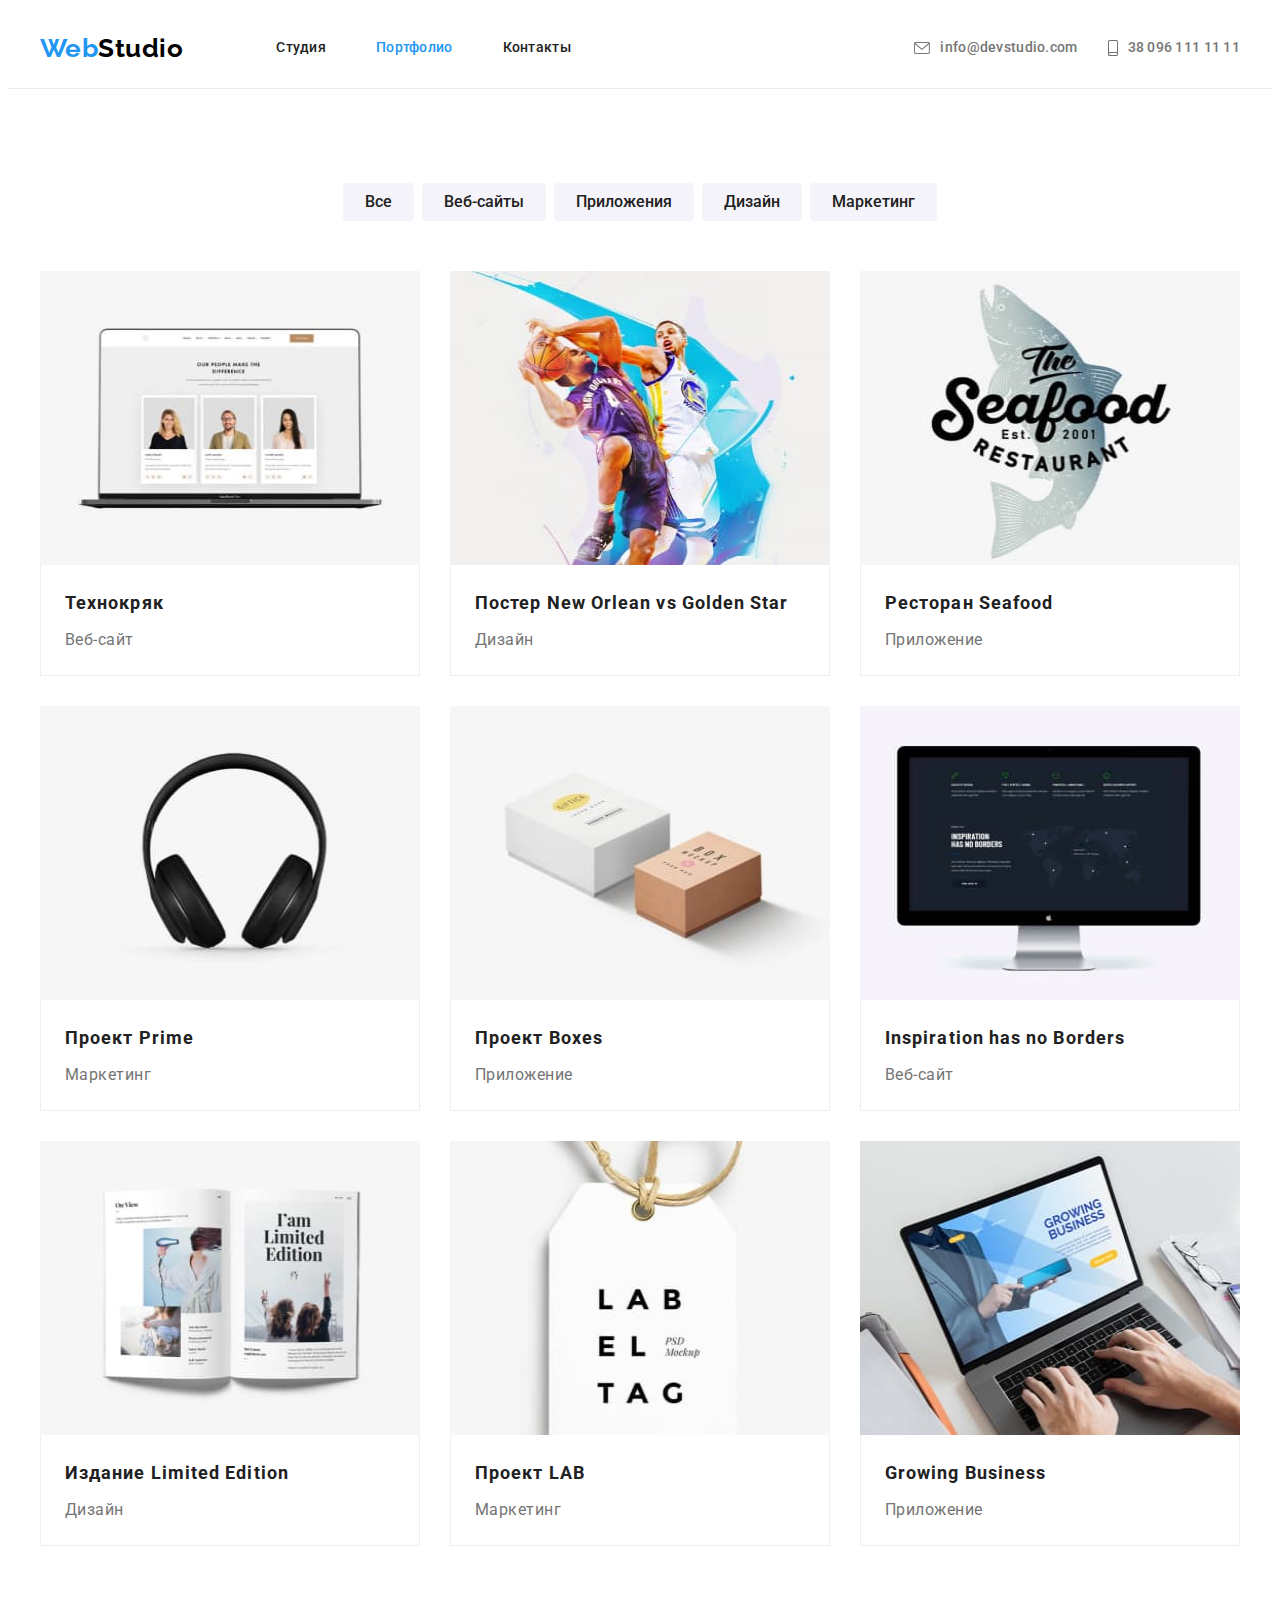
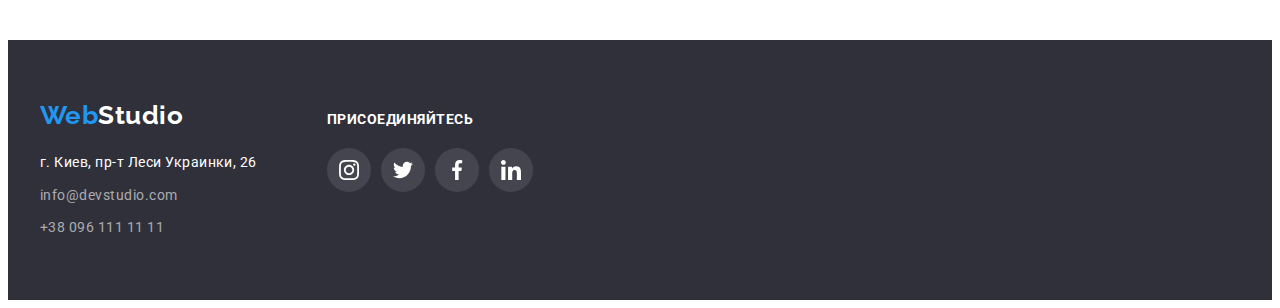
==== commit c3916598: "исправляет ошибки по замечанию ментора" ====
--- a/portfolio.html
+++ b/portfolio.html
@@ -90,7 +90,7 @@
           </ul>
           <ul class="card-list list">
             <li class="card-item">
-              <a class="link" href="">
+              <a class="link card-link" href="">
                 <img
                   class="card-img"
                   src="./images/portfolio1.jpg"
@@ -105,7 +105,7 @@
               >
             </li>
             <li class="card-item">
-              <a class="link" href="">
+              <a class="link card-link" href="">
                 <img
                   class="card-img"
                   src="./images/portfolio2.jpg"
@@ -122,7 +122,7 @@
               >
             </li>
             <li class="card-item">
-              <a class="link" href="">
+              <a class="link card-link" href="">
                 <img
                   class="card-img"
                   src="./images/portfolio3.jpg"
@@ -137,7 +137,7 @@
               >
             </li>
             <li class="card-item">
-              <a class="link" href="">
+              <a class="link card-link" href="">
                 <img
                   class="card-img"
                   src="./images/portfolio4.jpg"
@@ -152,7 +152,7 @@
               >
             </li>
             <li class="card-item">
-              <a class="link" href="">
+              <a class="link card-link" href="">
                 <img
                   class="card-img"
                   src="./images/portfolio5.jpg"
@@ -167,7 +167,7 @@
               >
             </li>
             <li class="card-item">
-              <a class="link" href="">
+              <a class="link card-link" href="">
                 <img
                   class="card-img"
                   src="./images/portfolio6.jpg"
@@ -182,7 +182,7 @@
               >
             </li>
             <li class="card-item">
-              <a class="link" href="">
+              <a class="link card-link" href="">
                 <img
                   class="card-img"
                   src="./images/portfolio7.jpg"
@@ -197,7 +197,7 @@
               >
             </li>
             <li class="card-item">
-              <a class="link" href="">
+              <a class="link card-link" href="">
                 <img
                   class="card-img"
                   src="./images/portfolio8.jpg"
@@ -212,7 +212,7 @@
               >
             </li>
             <li class="card-item">
-              <a class="link" href="">
+              <a class="link card-link" href="">
                 <img
                   class="card-img"
                   src="./images/portfolio9.jpg"
@@ -262,7 +262,7 @@
           </address>
         </div>
         <div class="container-footer-social">
-          <h3 class="footer-social-title">присоединяйтесь</h3>
+          <p class="footer-social-title">присоединяйтесь</p>
           <ul class="footer-social-list list">
             <li class="footer-social-item">
               <a class="footer-icon-link link" href="/"
--- a/css/styles.css
+++ b/css/styles.css
@@ -138,6 +138,8 @@
   line-height: 1.14;
   letter-spacing: 0.02em;
   color: currentColor;
+  display: flex;
+  align-items: center;
 }
 .header-icon-link {
   fill: currentColor;
@@ -154,6 +156,8 @@
   background-color: var(--hero-footer-dg-color);
   padding-top: 200px;
   padding-bottom: 200px;
+  margin-right: auto;
+  margin-left: auto;
   text-align: center;
   background-image: linear-gradient(
       rgba(47, 48, 58, 0.4),
@@ -217,18 +221,15 @@
   margin-right: 0;
 }
 .advantage-item-container {
+  display: flex;
   background-color: #f5f4fa;
   border-radius: 4px;
   height: 120px;
-  padding: 25px 100px;
   margin-bottom: 30px;
   justify-content: center;
   align-items: center;
 }
-.advantage-item-icon {
-  fill: currentColor;
-  display: block;
-}
+
 .section-title {
   font-weight: 700;
   font-size: 36px;
@@ -346,11 +347,13 @@
   padding-top: 94px;
   padding-bottom: 94px;
 }
+.clients-title {
+  margin-bottom: 50px;
+}
 .clients-list {
   display: flex;
   flex-wrap: wrap;
   margin-left: -30px;
-  margin-top: 50px;
 }
 .clients-item {
   flex-basis: calc((100% - 180px) / 6);
@@ -360,8 +363,8 @@
 }
 .clients-link {
   background-color: var(--secondary-text-color);
-  width: 170px;
-  height: 92px;
+  width: 100%;
+  height: 100%;
   border: 1px solid #afb1b8;
   border-radius: 4px;
   display: flex;
@@ -452,8 +455,11 @@
   line-height: 1.87;
   color: var(--primery-text-color);
 }
-.card-item:hover,
-.card-item:focus {
+.card-link {
+  display: block;
+}
+.card-link:hover,
+.card-link:focus {
   box-shadow: 0px 1px 1px rgba(0, 0, 0, 0.12), 0px 4px 4px rgba(0, 0, 0, 0.06),
     1px 4px 6px rgba(0, 0, 0, 0.16);
 }
